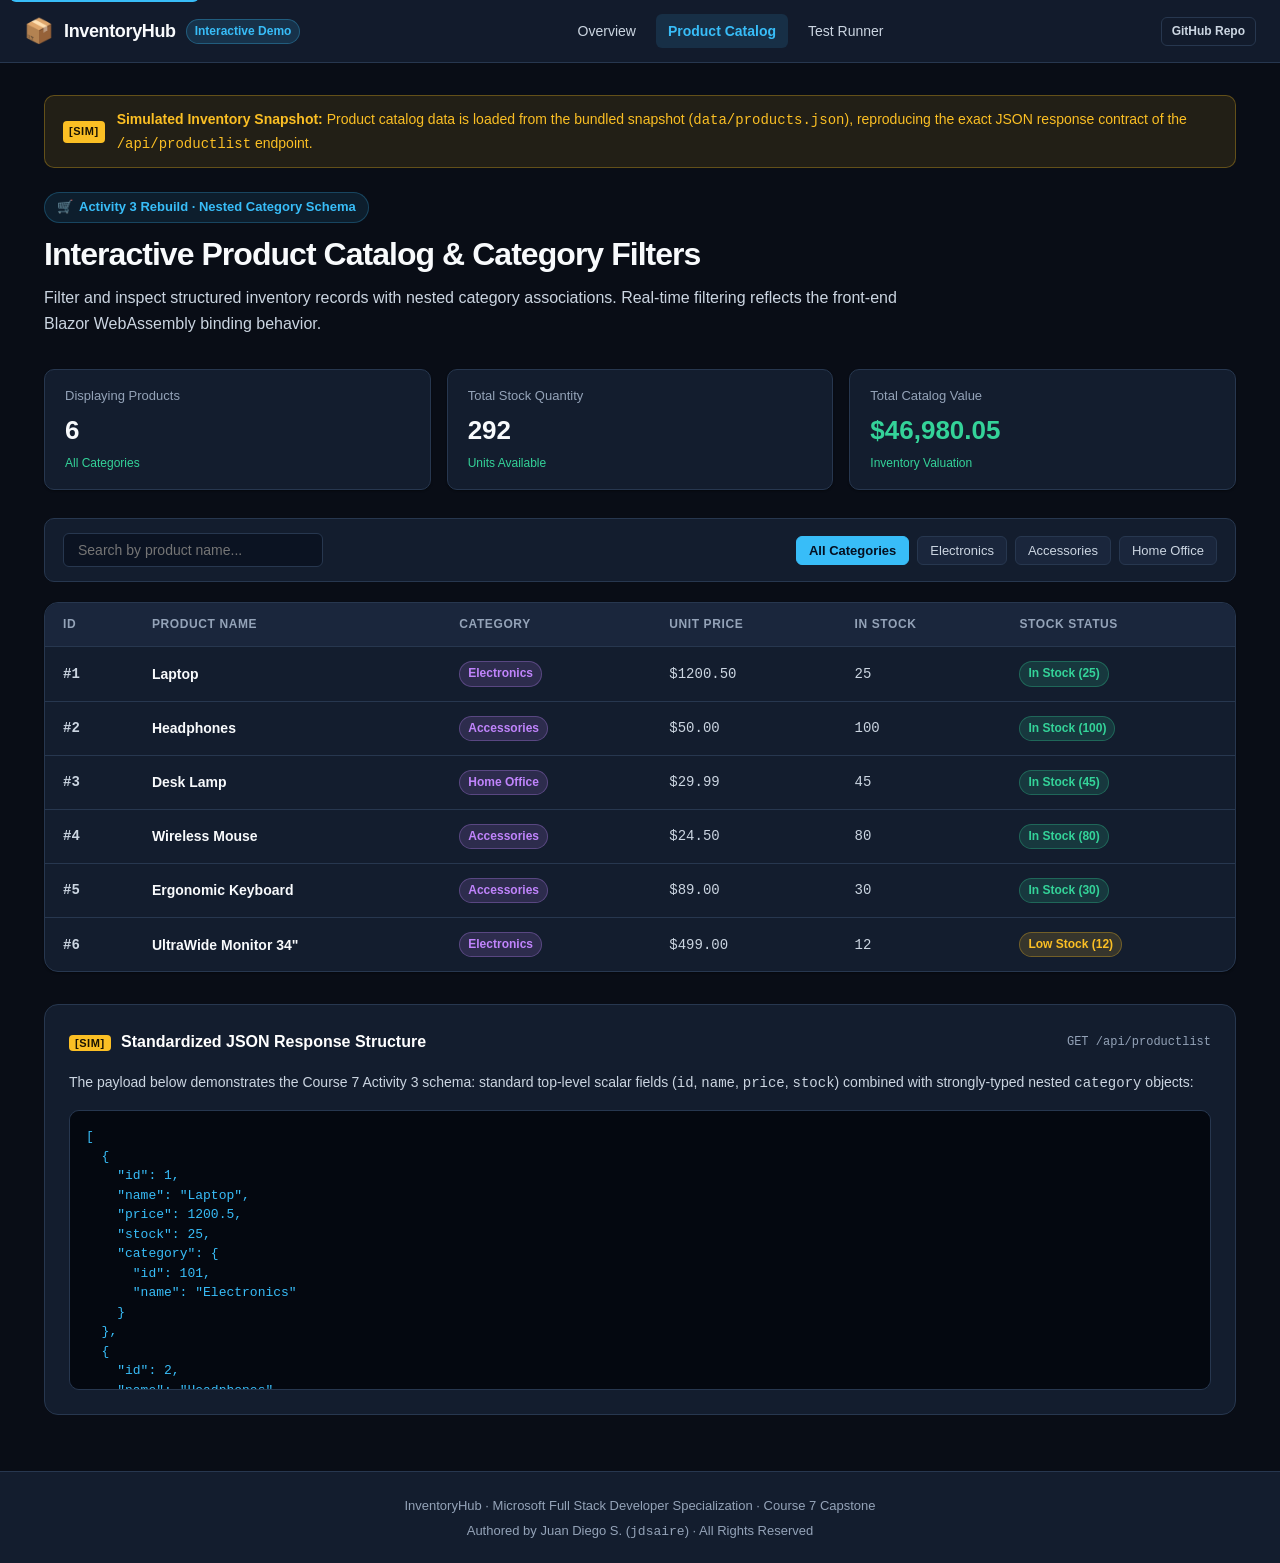
==== products.html @ 120a1fb6 "feat(demo): add dark-theme interactive github pages demo with sim data" ====
<!DOCTYPE html>
<html lang="en">
<head>
    <meta charset="UTF-8">
    <meta name="viewport" content="width=device-width, initial-scale=1.0">
    <title>Product Catalog · InventoryHub</title>
    <link rel="stylesheet" href="css/styles.css">
</head>
<body>
    <a href="#mainContent" class="skip-link">Skip to main content</a>

    <!-- Top Navigation Bar -->
    <header class="navbar" role="banner">
        <div class="nav-container">
            <a href="index.html" class="nav-brand" aria-label="InventoryHub Home">
                <span class="brand-icon" aria-hidden="true">📦</span>
                <span class="brand-title">InventoryHub</span>
                <span class="brand-badge">Interactive Demo</span>
            </a>
            <nav class="nav-links" aria-label="Primary Navigation">
                <a href="index.html" class="nav-link">Overview</a>
                <a href="products.html" class="nav-link active" aria-current="page">Product Catalog</a>
                <a href="tests.html" class="nav-link">Test Runner</a>
            </nav>
            <div class="nav-actions">
                <a href="https://github.com/jdsaire/fullstack_c7_inventoryhub" target="_blank" rel="noopener noreferrer" class="btn btn-outline btn-sm">GitHub Repo</a>
            </div>
        </div>
    </header>

    <!-- Main Content -->
    <main class="main-content" id="mainContent" role="main">

        <!-- Persistent Simulation Badge -->
        <aside class="sim-alert" aria-label="Simulation Notice">
            <span class="badge-sim">[SIM]</span>
            <span><strong>Simulated Inventory Snapshot:</strong> Product catalog data is loaded from the bundled snapshot (<code>data/products.json</code>), reproducing the exact JSON response contract of the <code>/api/productlist</code> endpoint.</span>
        </aside>

        <!-- Page Header -->
        <header class="page-hero">
            <div class="hero-tag">
                <span aria-hidden="true">🛒</span> Activity 3 Rebuild · Nested Category Schema
            </div>
            <h1 class="hero-title">Interactive Product Catalog &amp; Category Filters</h1>
            <p class="hero-subtitle">
                Filter and inspect structured inventory records with nested category associations. Real-time filtering reflects the front-end Blazor WebAssembly binding behavior.
            </p>
        </header>

        <!-- Metric Stat Cards -->
        <section class="metrics-row" aria-label="Catalog Summary">
            <div class="metric-card">
                <div class="metric-label">Displaying Products</div>
                <div class="metric-value" id="statDisplayed">6</div>
                <div class="metric-sub" id="statCategory">All Categories</div>
            </div>
            <div class="metric-card">
                <div class="metric-label">Total Stock Quantity</div>
                <div class="metric-value" id="statStock">292</div>
                <div class="metric-sub">Units Available</div>
            </div>
            <div class="metric-card">
                <div class="metric-label">Total Catalog Value</div>
                <div class="metric-value" id="statValue" style="color: var(--color-success);">$48,464.05</div>
                <div class="metric-sub">Inventory Valuation</div>
            </div>
        </section>

        <!-- Interactive Search & Filter Bar -->
        <section class="controls-bar" aria-label="Catalog Filters">
            <input type="text" id="searchInput" class="search-input" placeholder="Search by product name..." aria-label="Search products by name">
            <div class="filter-group" role="group" aria-label="Category Filters">
                <button class="filter-btn active" data-category="all" type="button">All Categories</button>
                <button class="filter-btn" data-category="Electronics" type="button">Electronics</button>
                <button class="filter-btn" data-category="Accessories" type="button">Accessories</button>
                <button class="filter-btn" data-category="Home Office" type="button">Home Office</button>
            </div>
        </section>

        <!-- Responsive Data Table -->
        <section class="table-wrapper" aria-label="Product Table">
            <table class="data-table" id="productsTable">
                <thead>
                    <tr>
                        <th scope="col">ID</th>
                        <th scope="col">Product Name</th>
                        <th scope="col">Category</th>
                        <th scope="col">Unit Price</th>
                        <th scope="col">In Stock</th>
                        <th scope="col">Stock Status</th>
                    </tr>
                </thead>
                <tbody id="tableBody">
                    <!-- Dynamic rendering via JavaScript -->
                </tbody>
            </table>
        </section>

        <!-- JSON Payload Inspector -->
        <section class="test-suite-card" aria-labelledby="payloadHeading">
            <div class="test-header">
                <div>
                    <span class="badge-sim">[SIM]</span>
                    <h2 id="payloadHeading" style="font-size: 16px; font-weight: 700; color: #ffffff; display: inline-block; margin-left: 6px;">
                        Standardized JSON Response Structure
                    </h2>
                </div>
                <span style="font-size: 12px; color: var(--text-muted); font-family: var(--font-mono);">GET /api/productlist</span>
            </div>
            <p style="font-size: 14px; color: var(--text-secondary); margin-bottom: 12px;">
                The payload below demonstrates the Course 7 Activity 3 schema: standard top-level scalar fields (<code>id</code>, <code>name</code>, <code>price</code>, <code>stock</code>) combined with strongly-typed nested <code>category</code> objects:
            </p>
            <div class="terminal-box" id="payloadViewer">Loading JSON contract payload...</div>
        </section>

    </main>

    <!-- Unified Footer -->
    <footer class="footer" role="contentinfo">
        <p>InventoryHub · Microsoft Full Stack Developer Specialization · Course 7 Capstone</p>
        <p style="margin-top: 4px; color: var(--text-muted);">Authored by Juan Diego S. (<code>jdsaire</code>) · All Rights Reserved</p>
    </footer>

    <script>
        // Seed catalog snapshot data (used directly or as fallback)
        const seedProducts = [
            {
                id: 1,
                name: "Laptop",
                price: 1200.50,
                stock: 25,
                category: { id: 101, name: "Electronics" }
            },
            {
                id: 2,
                name: "Headphones",
                price: 50.00,
                stock: 100,
                category: { id: 102, name: "Accessories" }
            },
            {
                id: 3,
                name: "Desk Lamp",
                price: 29.99,
                stock: 45,
                category: { id: 103, name: "Home Office" }
            },
            {
                id: 4,
                name: "Wireless Mouse",
                price: 24.50,
                stock: 80,
                category: { id: 102, name: "Accessories" }
            },
            {
                id: 5,
                name: "Ergonomic Keyboard",
                price: 89.00,
                stock: 30,
                category: { id: 102, name: "Accessories" }
            },
            {
                id: 6,
                name: "UltraWide Monitor 34\"",
                price: 499.00,
                stock: 12,
                category: { id: 101, name: "Electronics" }
            }
        ];

        let allProducts = [...seedProducts];
        let currentCategory = "all";
        let currentSearch = "";

        // Attempt fetch from data/products.json, fallback to inline seed if local file restrictions apply
        async function loadData() {
            try {
                const response = await fetch('data/products.json');
                if (response.ok) {
                    allProducts = await response.json();
                }
            } catch (e) {
                // Inline seed remains active
            }
            renderTable();
            renderJsonViewer();
        }

        function renderTable() {
            const filtered = allProducts.filter(p => {
                const matchesCat = (currentCategory === "all") || (p.category && p.category.name === currentCategory);
                const matchesSearch = p.name.toLowerCase().includes(currentSearch.toLowerCase());
                return matchesCat && matchesSearch;
            });

            const tbody = document.getElementById('tableBody');
            tbody.innerHTML = '';

            let totalStock = 0;
            let totalVal = 0;

            if (filtered.length === 0) {
                tbody.innerHTML = `<tr><td colspan="6" style="text-align: center; padding: 24px; color: var(--text-muted);">No products match the selected criteria.</td></tr>`;
            } else {
                filtered.forEach(p => {
                    totalStock += p.stock;
                    totalVal += (p.price * p.stock);

                    const tr = document.createElement('tr');
                    const isLowStock = p.stock < 20;
                    const stockPill = isLowStock 
                        ? `<span class="pill-stock-low">Low Stock (${p.stock})</span>`
                        : `<span class="pill-stock-ok">In Stock (${p.stock})</span>`;

                    tr.innerHTML = `
                        <td style="font-family: var(--font-mono); font-weight: 600;">#${p.id}</td>
                        <td style="font-weight: 600; color: var(--text-primary);">${p.name}</td>
                        <td><span class="pill-cat">${p.category ? p.category.name : 'Uncategorized'}</span></td>
                        <td style="font-family: var(--font-mono);">$${p.price.toFixed(2)}</td>
                        <td style="font-family: var(--font-mono);">${p.stock}</td>
                        <td>${stockPill}</td>
                    `;
                    tbody.appendChild(tr);
                });
            }

            document.getElementById('statDisplayed').textContent = filtered.length;
            document.getElementById('statCategory').textContent = currentCategory === "all" ? "All Categories" : currentCategory;
            document.getElementById('statStock').textContent = totalStock;
            document.getElementById('statValue').textContent = '$' + totalVal.toLocaleString('en-US', { minimumFractionDigits: 2, maximumFractionDigits: 2 });
        }

        function renderJsonViewer() {
            const viewer = document.getElementById('payloadViewer');
            viewer.textContent = JSON.stringify(allProducts, null, 2);
        }

        // Event Listeners
        document.querySelectorAll('.filter-btn').forEach(btn => {
            btn.addEventListener('click', (e) => {
                document.querySelectorAll('.filter-btn').forEach(b => b.classList.remove('active'));
                btn.classList.add('active');
                currentCategory = btn.dataset.category;
                renderTable();
            });
        });

        document.getElementById('searchInput').addEventListener('input', (e) => {
            currentSearch = e.target.value.trim();
            renderTable();
        });

        // Initialize
        loadData();
    </script>
</body>
</html>
---- css/styles.css ----
/* InventoryHub Design System · WCAG 2.1 AAA Accessible Dark Theme */
/* Modeled after Course 8 SafeVault dark-theme visual standards */
:root {
    --bg-page: #090d16;
    --bg-card: #131d2e;
    --bg-card-subtle: #1a263c;
    --bg-input: #0b1322;
    --border-color: #27374f;
    --border-focus: #38bdf8;
    
    --text-primary: #f8fafc;
    --text-secondary: #cbd5e1;
    --text-muted: #94a3b8;
    
    --color-primary: #38bdf8;
    --color-primary-hover: #0ea5e9;
    --color-success: #34d399;
    --color-warning: #fbbf24;
    --color-danger: #f87171;
    --color-violet: #c084fc;
    
    --font-sans: -apple-system, BlinkMacSystemFont, 'Segoe UI', Roboto, Oxygen, Ubuntu, Cantarell, sans-serif;
    --font-mono: ui-monospace, SFMono-Regular, Menlo, Monaco, Consolas, 'Liberation Mono', monospace;
    
    --radius-sm: 6px;
    --radius-md: 10px;
    --radius-lg: 14px;
    
    --shadow-sm: 0 1px 2px rgba(0, 0, 0, 0.4);
    --shadow-md: 0 4px 12px rgba(0, 0, 0, 0.5);
    --shadow-lg: 0 10px 25px rgba(0, 0, 0, 0.6);
}

*, *::before, *::after {
    box-sizing: border-box;
    margin: 0;
    padding: 0;
}

body {
    background-color: var(--bg-page);
    color: var(--text-primary);
    font-family: var(--font-sans);
    font-size: 16px;
    line-height: 1.6;
    min-height: 100vh;
    display: flex;
    flex-direction: column;
}

/* Accessibility Skip Link & Focus Rings */
.skip-link {
    position: absolute;
    top: -40px;
    left: 10px;
    background: var(--color-primary);
    color: #041021;
    padding: 8px 16px;
    font-weight: 700;
    z-index: 1000;
    border-radius: var(--radius-sm);
    text-decoration: none;
    transition: top 0.2s ease;
}

.skip-link:focus {
    top: 10px;
}

a:focus-visible, button:focus-visible, input:focus-visible, select:focus-visible {
    outline: 3px solid var(--border-focus);
    outline-offset: 2px;
}

/* Navigation Header */
.navbar {
    background: rgba(19, 29, 46, 0.95);
    backdrop-filter: blur(8px);
    border-bottom: 1px solid var(--border-color);
    position: sticky;
    top: 0;
    z-index: 100;
    padding: 12px 24px;
}

.nav-container {
    max-width: 1240px;
    margin: 0 auto;
    display: flex;
    align-items: center;
    justify-content: space-between;
    flex-wrap: wrap;
    gap: 16px;
}

.nav-brand {
    display: flex;
    align-items: center;
    gap: 10px;
    text-decoration: none;
    color: var(--text-primary);
}

.brand-icon {
    font-size: 24px;
}

.brand-title {
    font-size: 18px;
    font-weight: 700;
    letter-spacing: -0.02em;
}

.brand-badge {
    background: rgba(56, 189, 248, 0.15);
    color: var(--color-primary);
    border: 1px solid rgba(56, 189, 248, 0.3);
    font-size: 12px;
    font-weight: 600;
    padding: 2px 8px;
    border-radius: 9999px;
}

.nav-links {
    display: flex;
    align-items: center;
    gap: 8px;
    flex-wrap: wrap;
}

.nav-link {
    color: var(--text-secondary);
    text-decoration: none;
    font-size: 14px;
    font-weight: 500;
    padding: 6px 12px;
    border-radius: var(--radius-sm);
    transition: all 0.2s ease;
}

.nav-link:hover {
    color: var(--text-primary);
    background: var(--bg-card-subtle);
}

.nav-link.active {
    color: var(--color-primary);
    background: rgba(56, 189, 248, 0.12);
    font-weight: 600;
}

.nav-actions {
    display: flex;
    align-items: center;
    gap: 10px;
}

/* Buttons */
.btn {
    display: inline-flex;
    align-items: center;
    justify-content: center;
    gap: 8px;
    padding: 8px 16px;
    font-size: 14px;
    font-weight: 600;
    border-radius: var(--radius-sm);
    border: 1px solid transparent;
    cursor: pointer;
    text-decoration: none;
    transition: all 0.2s ease;
}

.btn-primary {
    background: var(--color-primary);
    color: #041021;
}

.btn-primary:hover {
    background: var(--color-primary-hover);
}

.btn-outline {
    background: transparent;
    color: var(--text-secondary);
    border-color: var(--border-color);
}

.btn-outline:hover {
    background: var(--bg-card-subtle);
    color: var(--text-primary);
    border-color: var(--color-primary);
}

.btn-sm {
    padding: 4px 10px;
    font-size: 12px;
}

/* Main Container */
.main-content {
    flex: 1;
    max-width: 1240px;
    width: 100%;
    margin: 0 auto;
    padding: 32px 24px;
}

/* Hero Section */
.page-hero {
    margin-bottom: 32px;
}

.hero-tag {
    display: inline-flex;
    align-items: center;
    gap: 6px;
    font-size: 13px;
    font-weight: 600;
    color: var(--color-primary);
    background: rgba(56, 189, 248, 0.1);
    border: 1px solid rgba(56, 189, 248, 0.25);
    padding: 4px 12px;
    border-radius: 9999px;
    margin-bottom: 12px;
}

.hero-title {
    font-size: 32px;
    font-weight: 800;
    line-height: 1.2;
    letter-spacing: -0.03em;
    color: var(--text-primary);
    margin-bottom: 12px;
}

.hero-subtitle {
    font-size: 16px;
    color: var(--text-secondary);
    max-width: 860px;
}

/* Persistent Badges & Alerts */
.sim-alert {
    display: flex;
    align-items: center;
    gap: 12px;
    background: rgba(251, 191, 36, 0.1);
    border: 1px solid rgba(251, 191, 36, 0.3);
    color: var(--color-warning);
    padding: 12px 18px;
    border-radius: var(--radius-md);
    margin-bottom: 24px;
    font-size: 14px;
    font-weight: 500;
}

.badge-sim {
    background: var(--color-warning);
    color: #1a1303;
    font-weight: 700;
    font-size: 11px;
    padding: 2px 6px;
    border-radius: 4px;
    letter-spacing: 0.05em;
}

.badge-m {
    background: var(--color-success);
    color: #042114;
    font-weight: 700;
    font-size: 11px;
    padding: 2px 6px;
    border-radius: 4px;
    letter-spacing: 0.05em;
}

/* Metric Stats Row */
.metrics-row {
    display: grid;
    grid-template-columns: repeat(auto-fit, minmax(200px, 1fr));
    gap: 16px;
    margin-bottom: 28px;
}

.metric-card {
    background: var(--bg-card);
    border: 1px solid var(--border-color);
    border-radius: var(--radius-md);
    padding: 16px 20px;
    box-shadow: var(--shadow-sm);
}

.metric-label {
    font-size: 13px;
    color: var(--text-muted);
    font-weight: 500;
    margin-bottom: 4px;
}

.metric-value {
    font-size: 26px;
    font-weight: 700;
    color: var(--text-primary);
}

.metric-sub {
    font-size: 12px;
    color: var(--color-success);
    margin-top: 2px;
}

/* Mission & Feature Cards Grid */
.mission-grid {
    display: grid;
    grid-template-columns: repeat(auto-fit, minmax(340px, 1fr));
    gap: 20px;
    margin-bottom: 36px;
}

.mission-card {
    background: var(--bg-card);
    border: 1px solid var(--border-color);
    border-radius: var(--radius-lg);
    padding: 24px;
    display: flex;
    flex-direction: column;
    justify-content: space-between;
    transition: transform 0.2s ease, border-color 0.2s ease;
    box-shadow: var(--shadow-sm);
}

.mission-card:hover {
    transform: translateY(-2px);
    border-color: var(--color-primary);
    box-shadow: var(--shadow-md);
}

.card-title {
    font-size: 18px;
    font-weight: 700;
    color: var(--text-primary);
    margin: 8px 0;
}

.card-desc {
    font-size: 14px;
    color: var(--text-secondary);
    margin-bottom: 16px;
}

/* Interactive Controls & Filters */
.controls-bar {
    display: flex;
    flex-wrap: wrap;
    align-items: center;
    justify-content: space-between;
    gap: 16px;
    background: var(--bg-card);
    border: 1px solid var(--border-color);
    border-radius: var(--radius-md);
    padding: 14px 18px;
    margin-bottom: 20px;
}

.search-input {
    background: var(--bg-input);
    border: 1px solid var(--border-color);
    color: var(--text-primary);
    padding: 8px 14px;
    font-size: 14px;
    border-radius: var(--radius-sm);
    min-width: 260px;
    transition: border-color 0.2s ease;
}

.search-input:focus {
    border-color: var(--border-focus);
    outline: none;
}

.filter-group {
    display: flex;
    gap: 8px;
    flex-wrap: wrap;
}

.filter-btn {
    background: var(--bg-card-subtle);
    border: 1px solid var(--border-color);
    color: var(--text-secondary);
    padding: 6px 12px;
    font-size: 13px;
    font-weight: 500;
    border-radius: var(--radius-sm);
    cursor: pointer;
    transition: all 0.2s ease;
}

.filter-btn:hover {
    color: var(--text-primary);
    border-color: var(--color-primary);
}

.filter-btn.active {
    background: var(--color-primary);
    color: #041021;
    font-weight: 700;
    border-color: var(--color-primary);
}

/* Data Table */
.table-wrapper {
    background: var(--bg-card);
    border: 1px solid var(--border-color);
    border-radius: var(--radius-lg);
    overflow: hidden;
    box-shadow: var(--shadow-sm);
    margin-bottom: 32px;
}

.data-table {
    width: 100%;
    border-collapse: collapse;
    text-align: left;
    font-size: 14px;
}

.data-table th {
    background: var(--bg-card-subtle);
    color: var(--text-muted);
    font-weight: 600;
    padding: 12px 18px;
    border-bottom: 1px solid var(--border-color);
    text-transform: uppercase;
    font-size: 12px;
    letter-spacing: 0.05em;
}

.data-table td {
    padding: 14px 18px;
    border-bottom: 1px solid var(--border-color);
    color: var(--text-secondary);
}

.data-table tr:last-child td {
    border-bottom: none;
}

.data-table tr:hover td {
    background: rgba(255, 255, 255, 0.02);
}

.pill-cat {
    display: inline-block;
    padding: 2px 8px;
    font-size: 12px;
    font-weight: 600;
    border-radius: 9999px;
    background: rgba(192, 132, 252, 0.15);
    color: var(--color-violet);
    border: 1px solid rgba(192, 132, 252, 0.3);
}

.pill-stock-ok {
    display: inline-block;
    padding: 2px 8px;
    font-size: 12px;
    font-weight: 600;
    border-radius: 9999px;
    background: rgba(52, 211, 153, 0.15);
    color: var(--color-success);
    border: 1px solid rgba(52, 211, 153, 0.3);
}

.pill-stock-low {
    display: inline-block;
    padding: 2px 8px;
    font-size: 12px;
    font-weight: 600;
    border-radius: 9999px;
    background: rgba(251, 191, 36, 0.15);
    color: var(--color-warning);
    border: 1px solid rgba(251, 191, 36, 0.3);
}

/* Test Runner Component (Mirroring SafeVault cycle4-tests) */
.test-suite-card {
    background: var(--bg-card);
    border: 1px solid var(--border-color);
    border-radius: var(--radius-lg);
    padding: 24px;
    margin-bottom: 24px;
}

.test-header {
    display: flex;
    justify-content: space-between;
    align-items: center;
    margin-bottom: 16px;
    flex-wrap: wrap;
    gap: 12px;
}

.test-list {
    display: flex;
    flex-direction: column;
    gap: 8px;
}

.test-item {
    display: flex;
    align-items: center;
    justify-content: space-between;
    padding: 10px 14px;
    background: var(--bg-card-subtle);
    border-radius: var(--radius-sm);
    font-family: var(--font-mono);
    font-size: 13px;
}

.test-name {
    color: var(--text-primary);
}

.test-status-pass {
    color: var(--color-success);
    font-weight: 700;
}

.terminal-box {
    background: #040810;
    border: 1px solid var(--border-color);
    border-radius: var(--radius-md);
    padding: 16px;
    font-family: var(--font-mono);
    font-size: 13px;
    color: #38bdf8;
    max-height: 280px;
    overflow-y: auto;
    margin-top: 16px;
    white-space: pre-wrap;
    line-height: 1.5;
}

/* Footer */
.footer {
    background: var(--bg-card);
    border-top: 1px solid var(--border-color);
    padding: 24px;
    margin-top: auto;
    text-align: center;
    font-size: 13px;
    color: var(--text-muted);
}
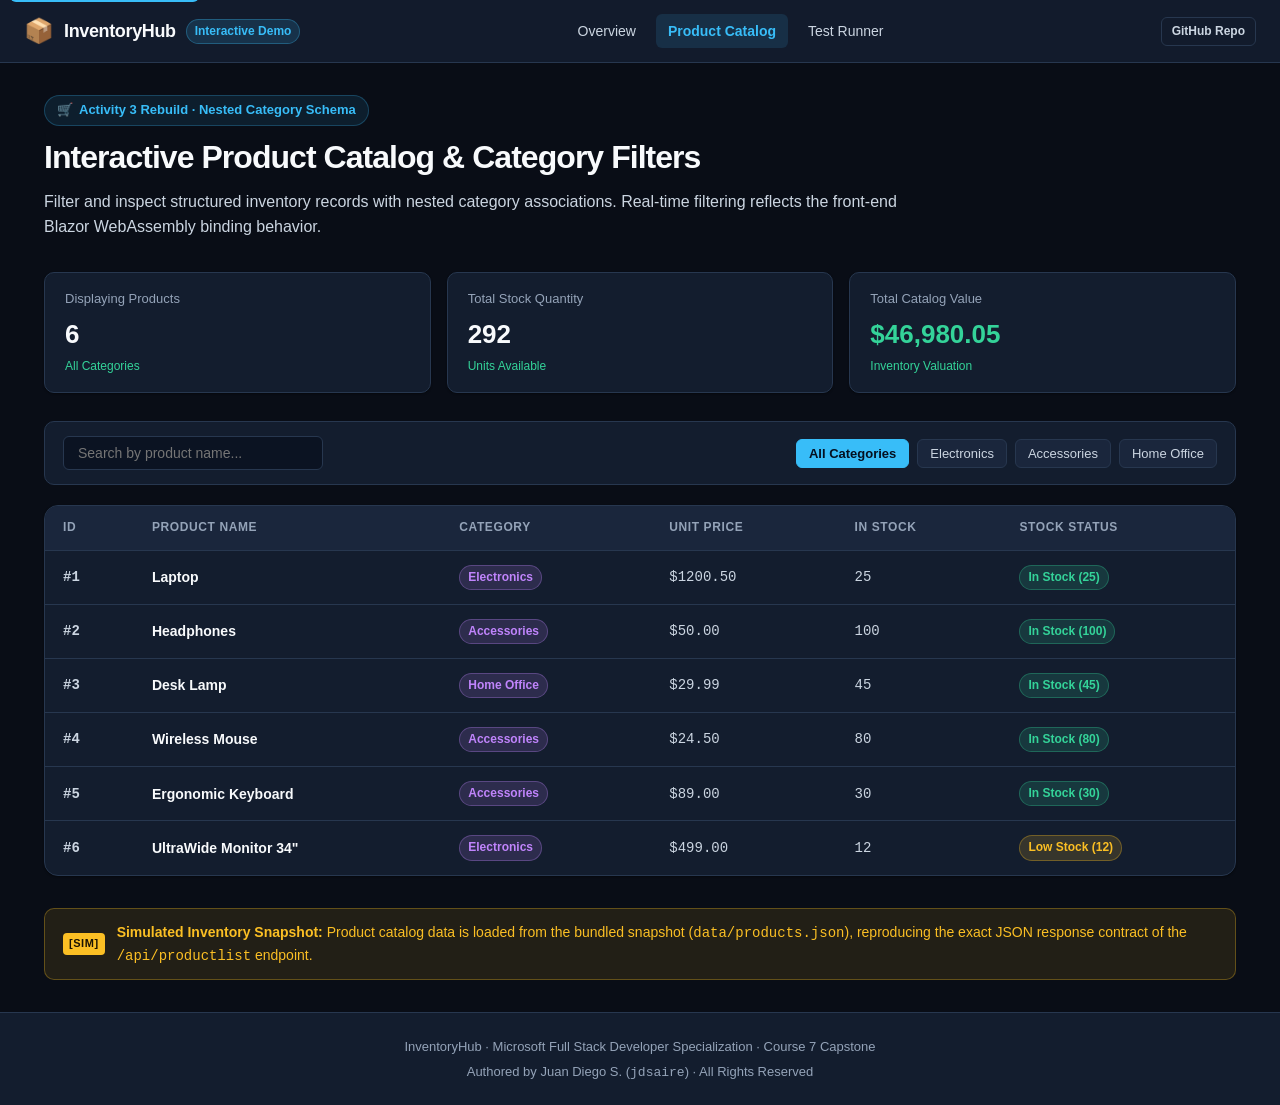
==== commit 9600e7ba: "fix(catalog): remove raw json dump and relocate sim notice to bottom" ====
--- a/products.html
+++ b/products.html
@@ -31,11 +31,7 @@
     <!-- Main Content -->
     <main class="main-content" id="mainContent" role="main">
 
-        <!-- Persistent Simulation Badge -->
-        <aside class="sim-alert" aria-label="Simulation Notice">
-            <span class="badge-sim">[SIM]</span>
-            <span><strong>Simulated Inventory Snapshot:</strong> Product catalog data is loaded from the bundled snapshot (<code>data/products.json</code>), reproducing the exact JSON response contract of the <code>/api/productlist</code> endpoint.</span>
-        </aside>
+
 
         <!-- Page Header -->
         <header class="page-hero">
@@ -97,22 +93,11 @@
             </table>
         </section>
 
-        <!-- JSON Payload Inspector -->
-        <section class="test-suite-card" aria-labelledby="payloadHeading">
-            <div class="test-header">
-                <div>
-                    <span class="badge-sim">[SIM]</span>
-                    <h2 id="payloadHeading" style="font-size: 16px; font-weight: 700; color: #ffffff; display: inline-block; margin-left: 6px;">
-                        Standardized JSON Response Structure
-                    </h2>
-                </div>
-                <span style="font-size: 12px; color: var(--text-muted); font-family: var(--font-mono);">GET /api/productlist</span>
-            </div>
-            <p style="font-size: 14px; color: var(--text-secondary); margin-bottom: 12px;">
-                The payload below demonstrates the Course 7 Activity 3 schema: standard top-level scalar fields (<code>id</code>, <code>name</code>, <code>price</code>, <code>stock</code>) combined with strongly-typed nested <code>category</code> objects:
-            </p>
-            <div class="terminal-box" id="payloadViewer">Loading JSON contract payload...</div>
-        </section>
+        <!-- Persistent Simulation Badge (Relocated to bottom) -->
+        <aside class="sim-alert" aria-label="Simulation Notice" style="margin-top: 32px; margin-bottom: 0;">
+            <span class="badge-sim">[SIM]</span>
+            <span><strong>Simulated Inventory Snapshot:</strong> Product catalog data is loaded from the bundled snapshot (<code>data/products.json</code>), reproducing the exact JSON response contract of the <code>/api/productlist</code> endpoint.</span>
+        </aside>
 
     </main>
 
@@ -184,7 +169,6 @@
                 // Inline seed remains active
             }
             renderTable();
-            renderJsonViewer();
         }
 
         function renderTable() {
@@ -231,10 +215,7 @@
             document.getElementById('statValue').textContent = '$' + totalVal.toLocaleString('en-US', { minimumFractionDigits: 2, maximumFractionDigits: 2 });
         }
 
-        function renderJsonViewer() {
-            const viewer = document.getElementById('payloadViewer');
-            viewer.textContent = JSON.stringify(allProducts, null, 2);
-        }
+
 
         // Event Listeners
         document.querySelectorAll('.filter-btn').forEach(btn => {
